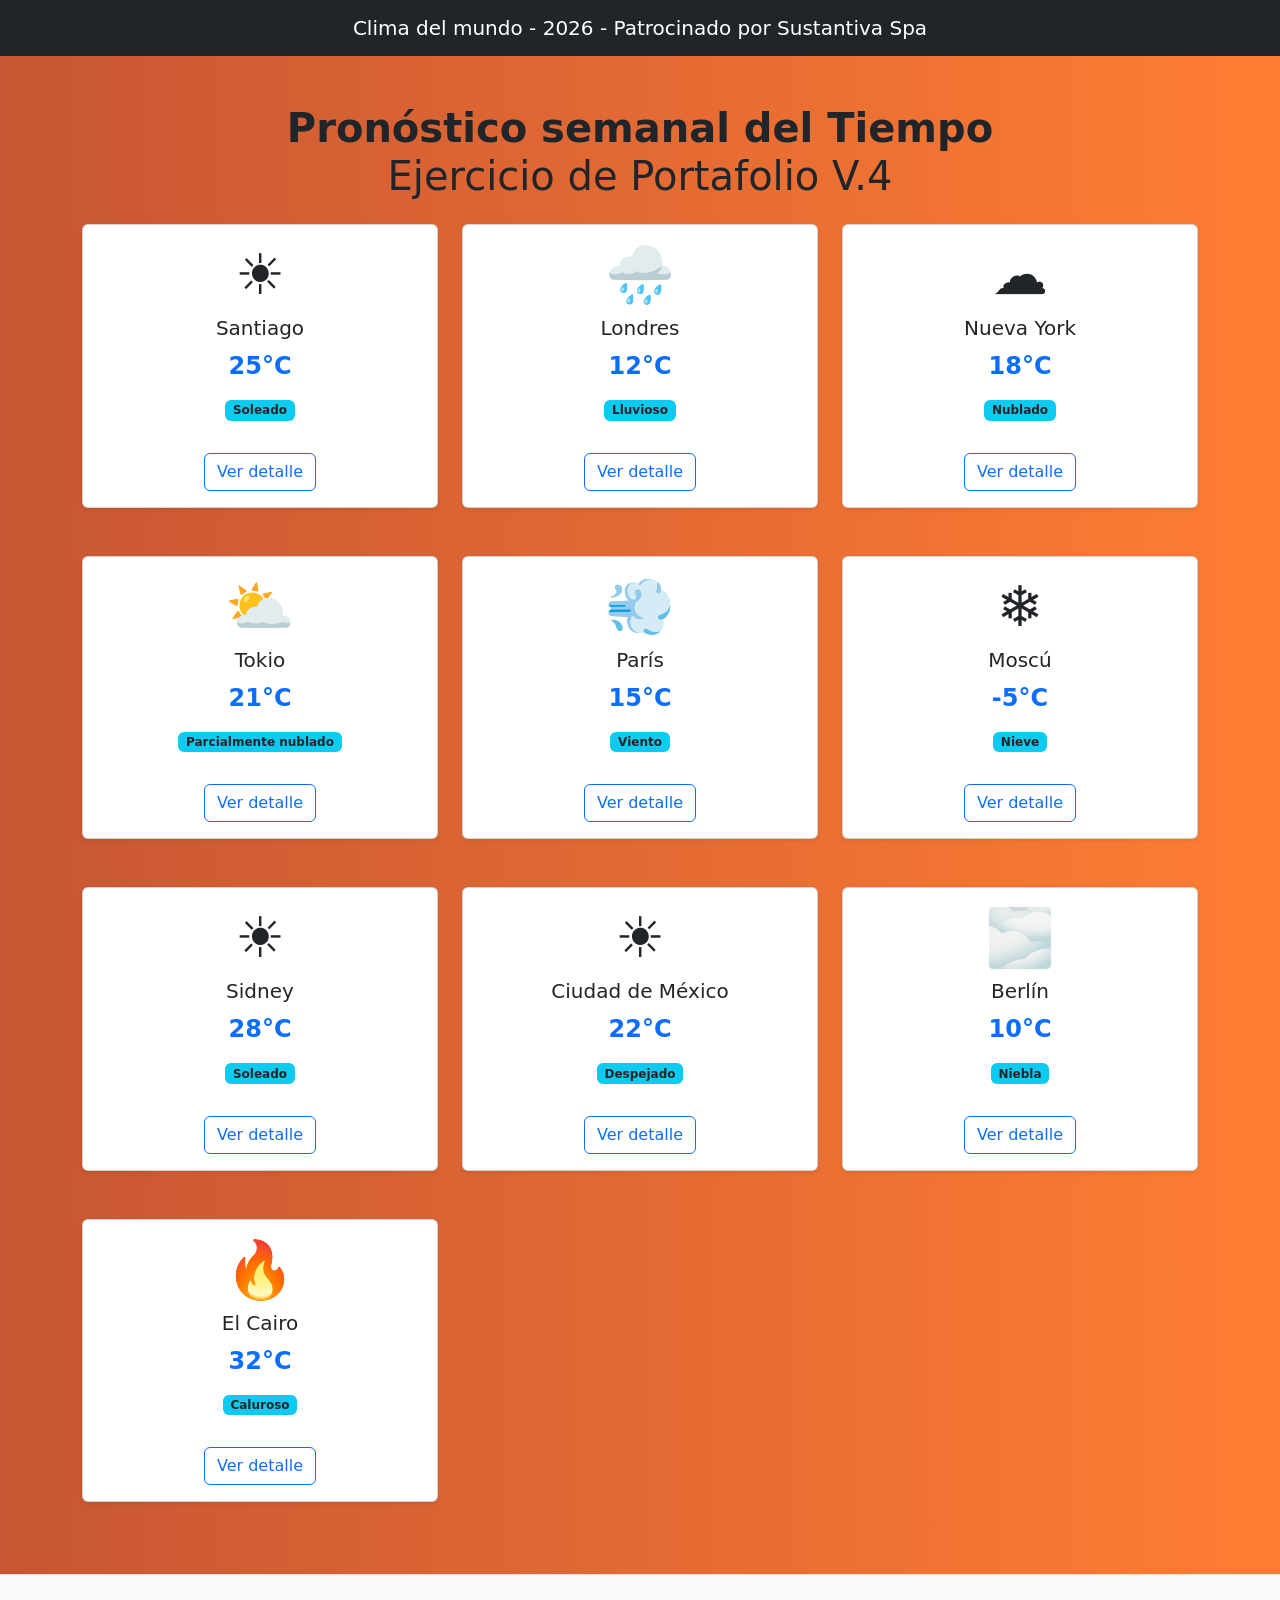
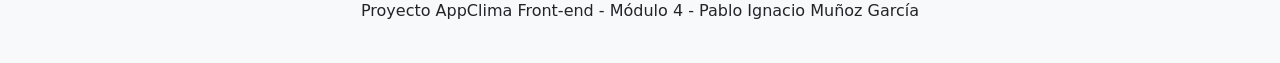
==== index.html @ e33bade5 "Nueva version de App Clima con logica JS y estadisticas" ====
<head>
    <link href="https://cdn.jsdelivr.net/npm/bootstrap@5.3.0/dist/css/bootstrap.min.css" rel="stylesheet">
    <link rel="stylesheet" href="assets/css/main.css">
</head>
<body>
<header>
    <nav class="navbar navbar-dark bg-dark mb-4">
        <div class="container">
            <a class="navbar-brand mx-auto" href="#">Clima del mundo - 2026 - Patrocinado por Sustantiva Spa</a>
        </div>
    </nav>
</header>

<main class="container my-5">
  <h1 class="text-center mb-4"><b>Pronóstico semanal del Tiempo</b><br>Ejercicio de Portafolio V.4</h1>
  <section>
  <div id="contenedor-ciudades" class="row row-cols-1 row-cols-md-2 row-cols-lg-3 g-4">
    </div>
  </section>
</main>

<footer class="bg-light text-center py-4 border-top mt-5">
    <p>Proyecto AppClima Front-end - Módulo 4 - Pablo Ignacio Muñoz García</p>
</footer>
</body>
<!-- Aquí agregue el script nuevo en el que desarrolle la solicitud del ejercicio de Portafolio del módulo 4 -->
<script src="assets/js/datosnuevos.js"></script>
<script>
const ciudades = [
    { nombre: "Santiago", temp: "25°C", estado: "Soleado", icono: "☀️", id: 1 },
    { nombre: "Londres", temp: "12°C", estado: "Lluvioso", icono: "🌧️", id: 2 },
    { nombre: "Nueva York", temp: "18°C", estado: "Nublado", icono: "☁️", id: 3 },
    { nombre: "Tokio", temp: "21°C", estado: "Parcialmente nublado", icono: "⛅", id: 4 },
    { nombre: "París", temp: "15°C", estado: "Viento", icono: "💨", id: 5 },
    { nombre: "Moscú", temp: "-5°C", estado: "Nieve", icono: "❄️", id: 6 },
    { nombre: "Sidney", temp: "28°C", estado: "Soleado", icono: "☀️", id: 7 },
    { nombre: "Ciudad de México", temp: "22°C", estado: "Despejado", icono: "☀️", id: 8 },
    { nombre: "Berlín", temp: "10°C", estado: "Niebla", icono: "🌫️", id: 9 },
    { nombre: "El Cairo", temp: "32°C", estado: "Caluroso", icono: "🔥", id: 10 }
];

const contenedor = document.getElementById('contenedor-ciudades');

function cargarCiudades() {
    ciudades.forEach(ciudad => {
const card = `
            <article class="col-md-4 mb-4"> 
                <div class="card shadow-sm h-100 place-card">
                    <div class="card-body text-center place-card__body">
                        <span class="display-4 place-card__icon">${ciudad.icono}</span>
                        <h5 class="card-title mt-2 place-card__name">${ciudad.nombre}</h5>
                        <p class="card-text fs-4 fw-bold text-primary place-card__temp">${ciudad.temp}</p>
                        <p class="badge bg-info text-dark place-card__status">${ciudad.estado}</p>
                        <br>
                        <button class="btn btn-outline-primary mt-3 place-card__btn" onclick="verDetalle(${ciudad.id})">
                            Ver detalle
                        </button>
                    </div>
                </div>
            </article>
        `;
        contenedor.innerHTML += card;
    });
}

cargarCiudades();

function verDetalle(id) {

    window.location.href = `detalle.html?id=${id}`;
}
</script>
---- assets/css/main.css ----
body {
  background: linear-gradient(to right, hsl(14, 59%, 49%), hsl(22, 100%, 60%));
  min-height: 100vh;
}

.weather-hero {
  border-radius: 30px;
  -webkit-backdrop-filter: blur(1px);
          backdrop-filter: blur(1px);
  position: relative;
  overflow: hidden;
  background: #fff;
  width: 100%;
  max-width: 1100px;
  margin: 0 auto 2rem;
  min-height: 180px;
  transition: background-color 300ms ease;
}
.weather-hero::after {
  content: "";
  position: absolute;
  inset: 0;
  pointer-events: none;
  background: linear-gradient(180deg, rgba(255, 255, 255, 0.55), rgba(255, 255, 255, 0.1));
  z-index: 0;
}
.weather-hero > * {
  position: relative;
  z-index: 1;
}
.weather-hero::before {
  content: "";
  transition: opacity 300ms ease, filter 300ms ease;
  filter: saturate(1.05);
  position: absolute;
  inset: -15%;
  opacity: 0.28;
  pointer-events: none;
  transform: translate3d(0, 0, 0);
}
@media (prefers-reduced-motion: reduce) {
  .weather-hero::before {
    animation: none !important;
  }
}
.weather-hero--windy::before {
  background: radial-gradient(circle at 15% 35%, rgba(32, 201, 151, 0.4) 0 18%, transparent 36%), radial-gradient(circle at 75% 55%, rgba(13, 110, 253, 0.26) 0 22%, transparent 42%), repeating-linear-gradient(0deg, rgba(13, 110, 253, 0.1) 0 2px, transparent 2px 18px);
  animation: windWave 6.5s linear infinite;
}
.weather-hero--rainy::before {
  background: radial-gradient(circle at 30% 40%, rgba(108, 117, 125, 0.3) 0 26%, transparent 52%), radial-gradient(circle at 65% 35%, rgba(108, 117, 125, 0.22) 0 28%, transparent 56%), repeating-linear-gradient(115deg, rgba(13, 110, 253, 0.16) 0 2px, transparent 2px 10px);
  animation: rainFall 1.15s linear infinite;
  filter: saturate(1.05);
}
.weather-hero--sunny::before {
  background: radial-gradient(circle at 70% 35%, rgba(255, 193, 7, 0.55) 0 18%, transparent 40%), radial-gradient(circle at 45% 65%, rgba(255, 193, 7, 0.22) 0 14%, transparent 34%), radial-gradient(circle at 20% 25%, rgba(255, 193, 7, 0.16) 0 10%, transparent 28%);
  animation: sunFloat 5.5s ease-in-out infinite;
}
.weather-hero--cloudy::before {
  background: radial-gradient(circle at 25% 45%, rgba(108, 117, 125, 0.26) 0 24%, transparent 52%), radial-gradient(circle at 55% 40%, rgba(108, 117, 125, 0.18) 0 28%, transparent 58%), radial-gradient(circle at 78% 55%, rgba(108, 117, 125, 0.14) 0 22%, transparent 50%);
  animation: cloudDrift 12s ease-in-out infinite;
}
.weather-hero--default::before {
  background: linear-gradient(120deg, rgba(0, 0, 0, 0.06), transparent 60%);
  animation: drift 12s linear infinite;
}

@keyframes sunFloat {
  0%, 100% {
    transform: translateY(0) scale(1);
    opacity: 0.22;
  }
  50% {
    transform: translateY(-8px) scale(1.03);
    opacity: 0.28;
  }
}
@keyframes windWave {
  from {
    transform: translateX(-6%) translateY(-2%);
    opacity: 0.2;
  }
  to {
    transform: translateX(6%) translateY(2%);
    opacity: 0.26;
  }
}
@keyframes rainFall {
  from {
    transform: translateY(-10%);
  }
  to {
    transform: translateY(10%);
  }
}
@keyframes cloudDrift {
  0%, 100% {
    transform: translateX(-3%);
    opacity: 0.2;
  }
  50% {
    transform: translateX(3%);
    opacity: 0.26;
  }
}/*# sourceMappingURL=main.css.map */
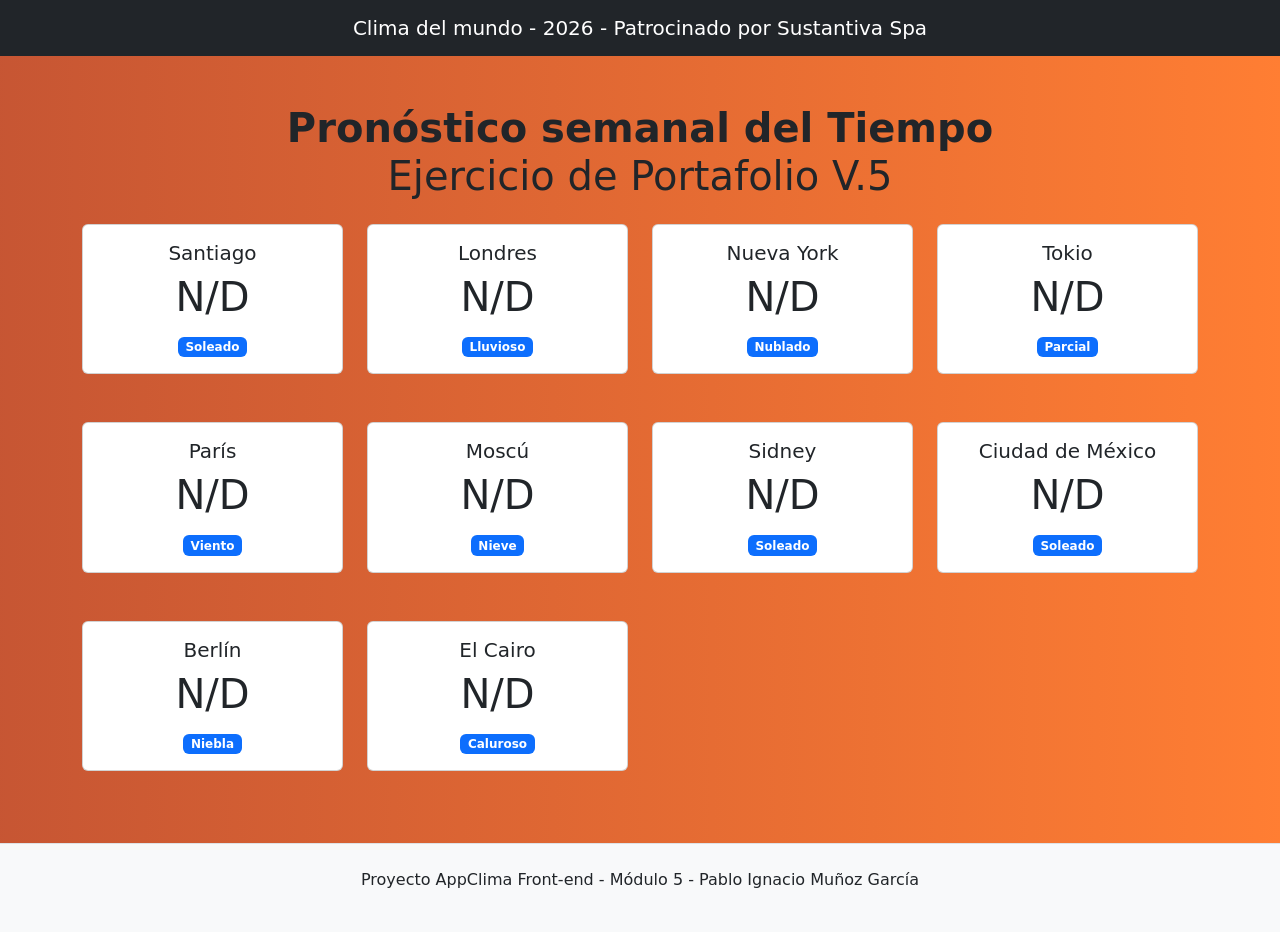
==== commit c09a866b: "App de clima V.5" ====
--- a/index.html
+++ b/index.html
@@ -12,61 +12,18 @@
 </header>
 
 <main class="container my-5">
-  <h1 class="text-center mb-4"><b>Pronóstico semanal del Tiempo</b><br>Ejercicio de Portafolio V.4</h1>
+  <h1 class="text-center mb-4"><b>Pronóstico semanal del Tiempo</b><br>Ejercicio de Portafolio V.5</h1>
   <section>
   <div id="contenedor-ciudades" class="row row-cols-1 row-cols-md-2 row-cols-lg-3 g-4">
     </div>
   </section>
 </main>
+<!-- Actualize los scripts en este desarrollo final del módulo 5 --> 
+<script src="assets/js/datosnuevos.js"></script>
+<script src="assets/js/weatherapp.js"></script>
+<script src="assets/js/main.js"></script>
+</body>
+<footer class="bg-light text-center py-4 border-top mt-5">
+    <p>Proyecto AppClima Front-end - Módulo 5 - Pablo Ignacio Muñoz García</p>
+</footer>
 
-<footer class="bg-light text-center py-4 border-top mt-5">
-    <p>Proyecto AppClima Front-end - Módulo 4 - Pablo Ignacio Muñoz García</p>
-</footer>
-</body>
-<!-- Aquí agregue el script nuevo en el que desarrolle la solicitud del ejercicio de Portafolio del módulo 4 -->
-<script src="assets/js/datosnuevos.js"></script>
-<script>
-const ciudades = [
-    { nombre: "Santiago", temp: "25°C", estado: "Soleado", icono: "☀️", id: 1 },
-    { nombre: "Londres", temp: "12°C", estado: "Lluvioso", icono: "🌧️", id: 2 },
-    { nombre: "Nueva York", temp: "18°C", estado: "Nublado", icono: "☁️", id: 3 },
-    { nombre: "Tokio", temp: "21°C", estado: "Parcialmente nublado", icono: "⛅", id: 4 },
-    { nombre: "París", temp: "15°C", estado: "Viento", icono: "💨", id: 5 },
-    { nombre: "Moscú", temp: "-5°C", estado: "Nieve", icono: "❄️", id: 6 },
-    { nombre: "Sidney", temp: "28°C", estado: "Soleado", icono: "☀️", id: 7 },
-    { nombre: "Ciudad de México", temp: "22°C", estado: "Despejado", icono: "☀️", id: 8 },
-    { nombre: "Berlín", temp: "10°C", estado: "Niebla", icono: "🌫️", id: 9 },
-    { nombre: "El Cairo", temp: "32°C", estado: "Caluroso", icono: "🔥", id: 10 }
-];
-
-const contenedor = document.getElementById('contenedor-ciudades');
-
-function cargarCiudades() {
-    ciudades.forEach(ciudad => {
-const card = `
-            <article class="col-md-4 mb-4"> 
-                <div class="card shadow-sm h-100 place-card">
-                    <div class="card-body text-center place-card__body">
-                        <span class="display-4 place-card__icon">${ciudad.icono}</span>
-                        <h5 class="card-title mt-2 place-card__name">${ciudad.nombre}</h5>
-                        <p class="card-text fs-4 fw-bold text-primary place-card__temp">${ciudad.temp}</p>
-                        <p class="badge bg-info text-dark place-card__status">${ciudad.estado}</p>
-                        <br>
-                        <button class="btn btn-outline-primary mt-3 place-card__btn" onclick="verDetalle(${ciudad.id})">
-                            Ver detalle
-                        </button>
-                    </div>
-                </div>
-            </article>
-        `;
-        contenedor.innerHTML += card;
-    });
-}
-
-cargarCiudades();
-
-function verDetalle(id) {
-
-    window.location.href = `detalle.html?id=${id}`;
-}
-</script>
